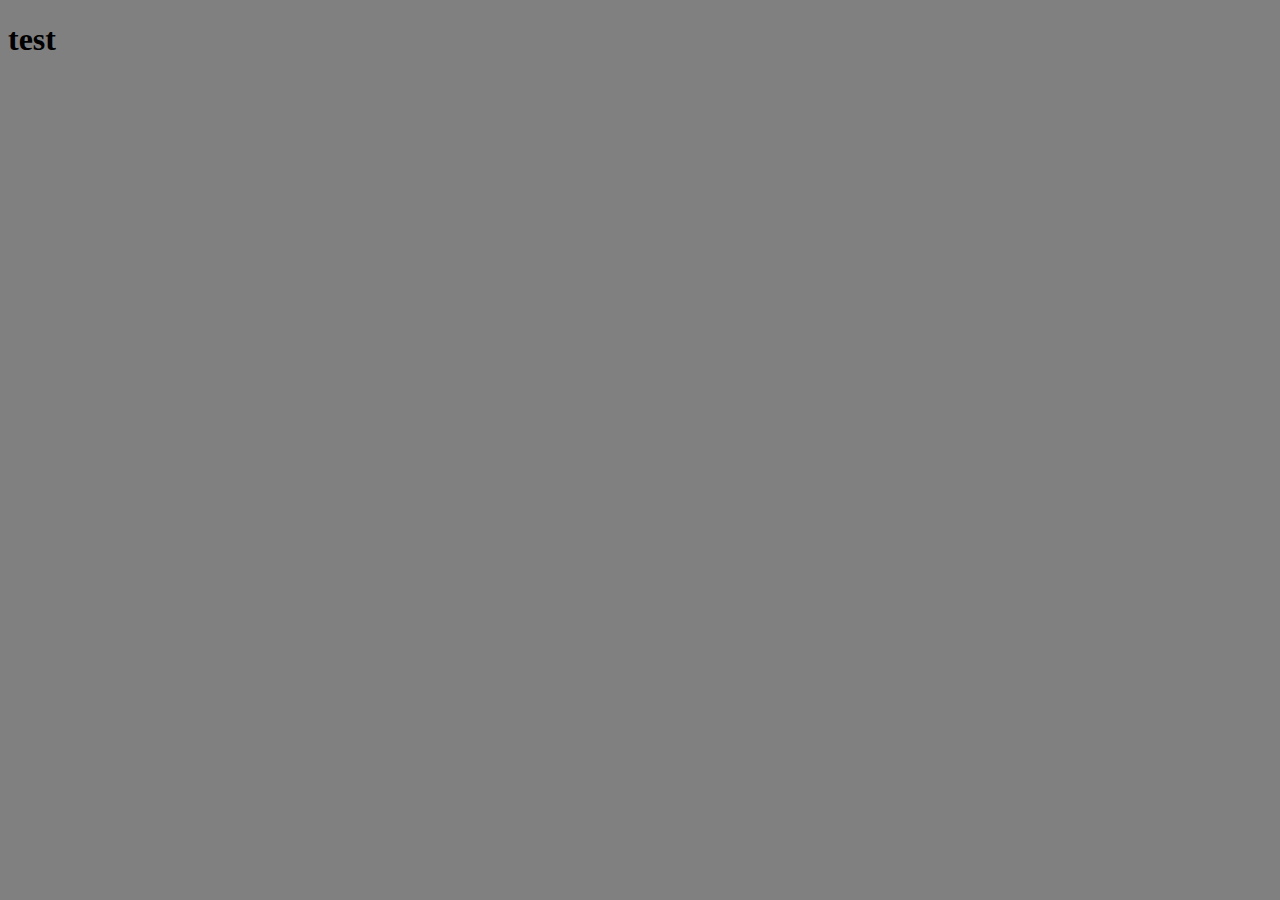
==== index.html @ faab4662 "setup files created" ====
<!DOCTYPE html>
<html lang="en">
<head>
    <meta charset="UTF-8">
    <meta name="viewport" content="width=device-width, initial-scale=1.0">
    <title>ROADMAP FOR REOPENING NASHVILLE</title>
    <link rel="stylesheet" href="main.css">
</head>
<body>
    <h1>test</h1>
    <script src="main.js"></script>
</body>
</html>
---- main.css ----
body {
    background-color: gray;
}
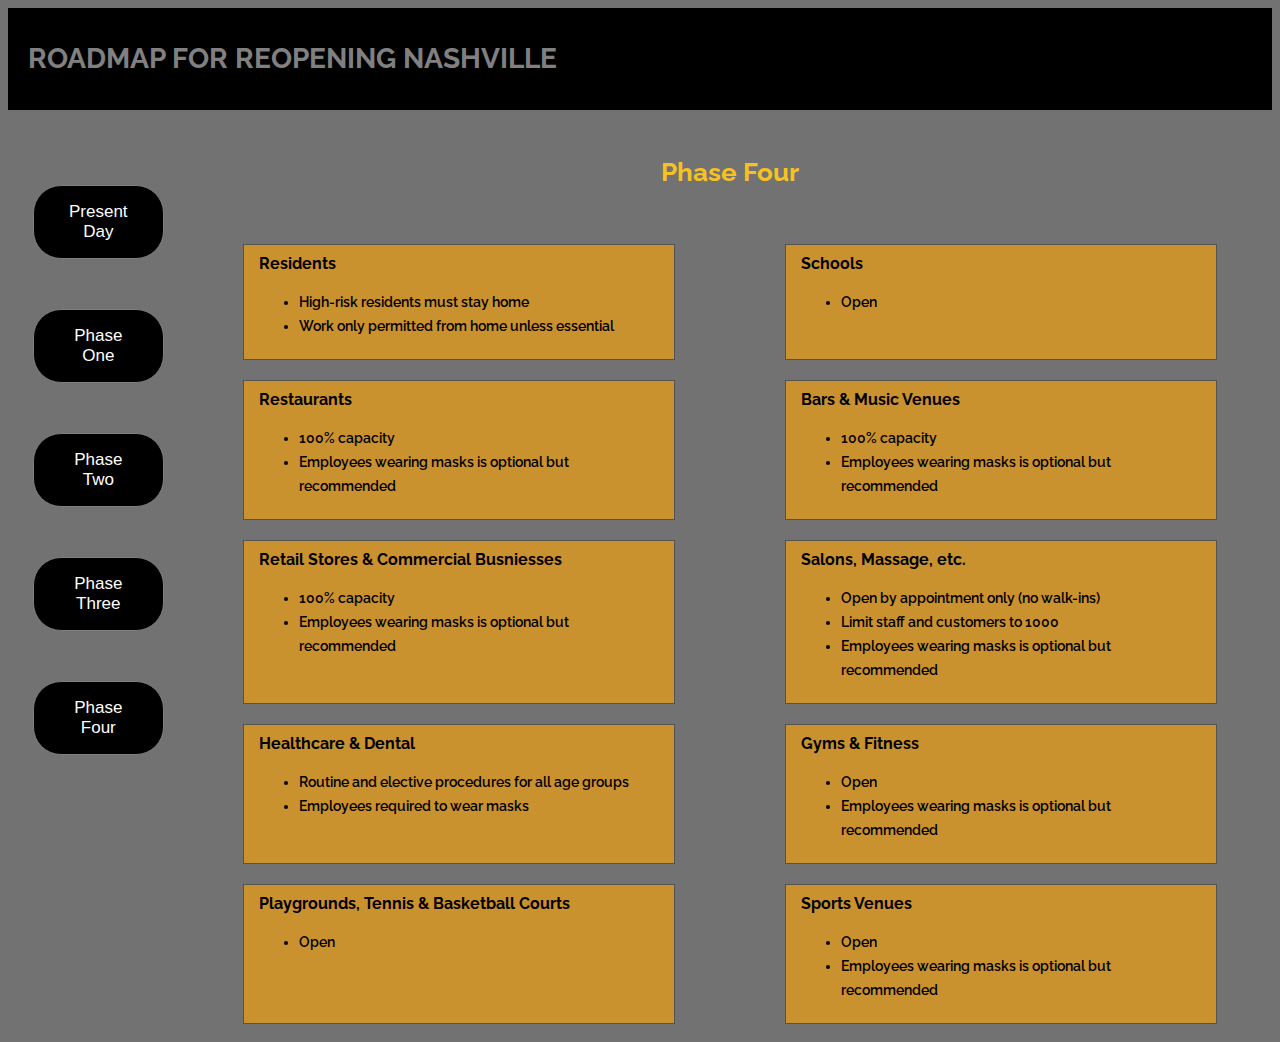
==== commit 3e0ca635: "tweaked display" ====
--- a/index.html
+++ b/index.html
@@ -4,10 +4,27 @@
     <meta charset="UTF-8">
     <meta name="viewport" content="width=device-width, initial-scale=1.0">
     <title>ROADMAP FOR REOPENING NASHVILLE</title>
+    <link href='http://fonts.googleapis.com/css?family=Raleway:400,500,600,700,800,300' rel='stylesheet' type='text/css'>
+    <link href='http://fonts.googleapis.com/css?family=Oswald:400,500,600,700,800,300' rel='stylesheet' type='text/css'>
     <link rel="stylesheet" href="main.css">
 </head>
 <body>
-    <h1>test</h1>
+    <div id="pageTitle">
+        <h1>ROADMAP FOR REOPENING NASHVILLE</h1>
+    </div>
+    <div id="big-container">
+        <div id="navbar">
+            <button id="0">Present Day</button>
+            <button id="1">Phase One</button>
+            <button id="2">Phase Two</button>
+            <button id="3">Phase Three</button>
+            <button id="4">Phase Four</button>
+        </div>
+        <div id="contentArea">   
+            <div id="titleArea"></div>
+            <div id="gridArea"></div>
+        </div>
+    </div>
     <script src="main.js"></script>
 </body>
 </html>--- a/main.css
+++ b/main.css
@@ -1,3 +1,90 @@
 body {
-    background-color: gray;
+    background-color: rgb(114, 114, 114);
+    font-family: 'Raleway', sans-serif;
+    font-size: 14px;
+    line-height: 24px;
+}
+
+#big-container {
+    display: flex;
+    flex-direction: row;
+}
+
+#navbar {
+    display: flex;
+    flex-direction: column;
+    width: 200px;
+}
+
+button:focus {
+    outline:0;
+}
+
+#navbar button {
+    background-color: black;
+	border-radius:28px;
+	border:1px solid grey;
+	/* display:inline-block; */
+	cursor:pointer;
+	color:#ffffff;
+	font-family:Arial;
+	font-size:17px;
+    padding:16px 31px;
+    margin: 25px;
+	text-decoration:none;
+	text-shadow:0px 1px 0px black;
+}
+
+#navbar button:hover {
+	background-color: darkred;
+}
+
+#navbar button:active {
+	position:relative;
+	top:1px;
+}
+
+#pageTitle {
+    background-color: black;
+    color: grey;
+
+    margin: 0px 0px 50px 0px;
+    padding: 20px;
+}
+
+.phase-title {
+    /* border: 2px solid blue; */
+    color: #f7c221;
+    font-weight: 700;
+    font-size: 26px;
+    margin: 10px;
+    text-align: center;
+}
+
+.card {
+    background-color: rgba(217, 151, 35, 0.85);
+    border: 1px solid rgb(83, 83, 83);
+    /* border: 2px solid red; */
+    font-size: 14px;
+    padding: 7px 15px;
+    margin: 10px;
+    width: 400px;
+}
+
+.phase-cat {
+    font-size: 16px;
+    font-weight: 700;
+}
+
+.phase-content {
+    display: flex;
+    font-weight: 600;
+    flex-wrap: wrap;
+    justify-content: space-around;
+    max-width: 1200px;
+    /* border: 2px solid green; */
+}
+
+.phase-title {
+    margin: 0px 0px 50px 0px;
 }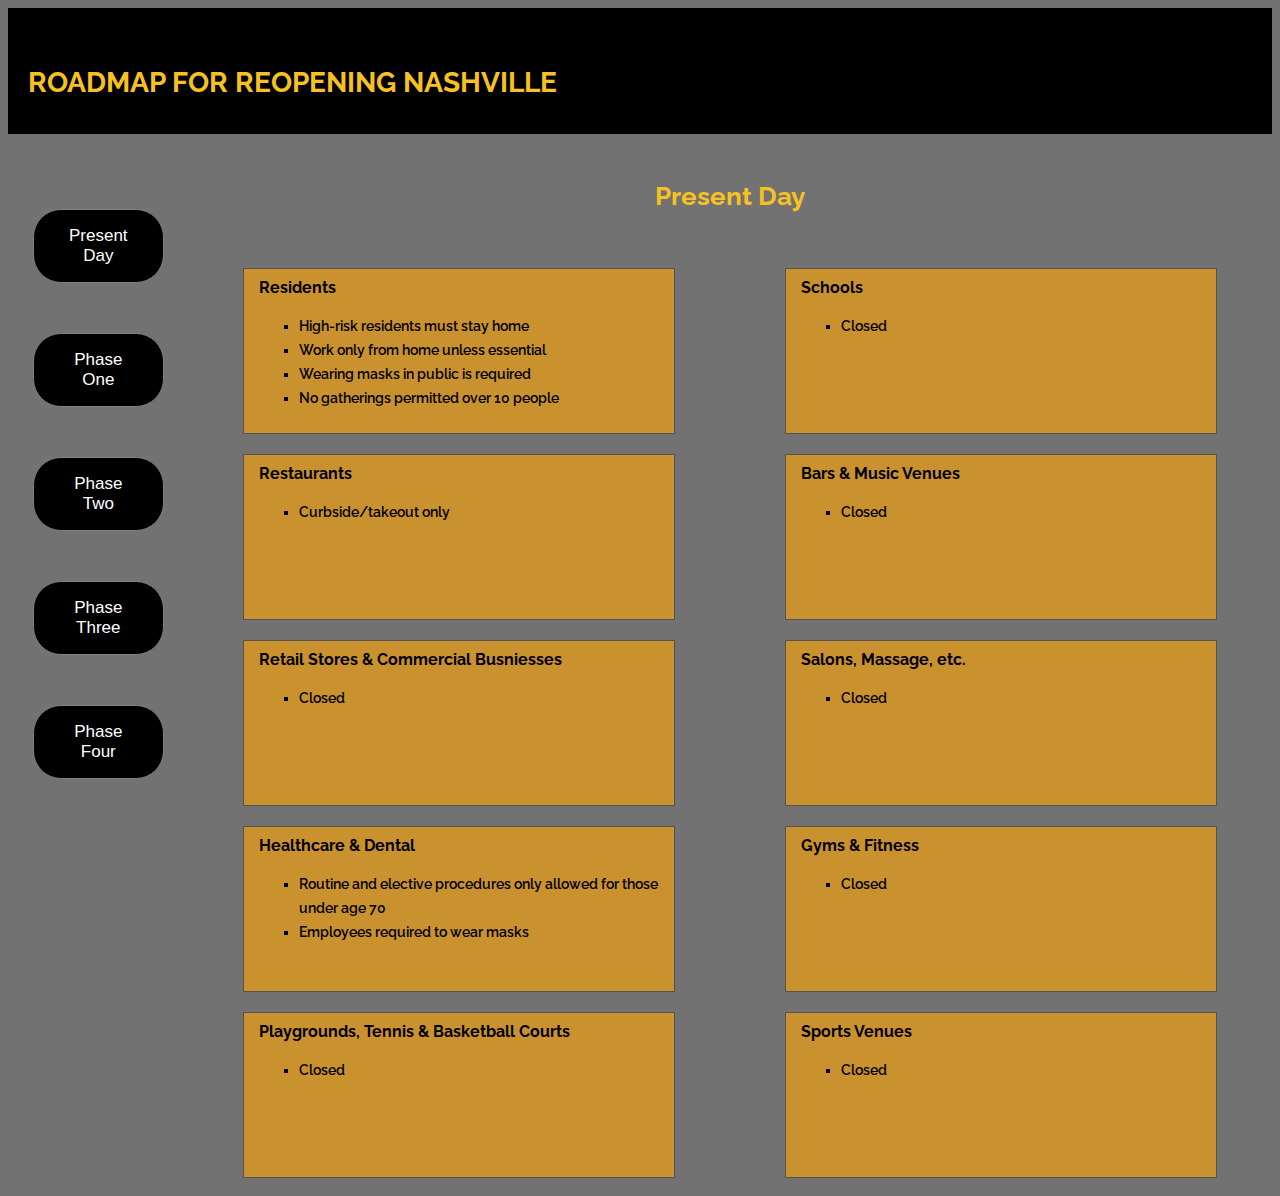
==== commit ba58a356: "Merge pull request #6 from petestewart72/ps-finetune" ====
--- a/index.html
+++ b/index.html
@@ -5,20 +5,20 @@
     <meta name="viewport" content="width=device-width, initial-scale=1.0">
     <title>ROADMAP FOR REOPENING NASHVILLE</title>
     <link href='http://fonts.googleapis.com/css?family=Raleway:400,500,600,700,800,300' rel='stylesheet' type='text/css'>
-    <link href='http://fonts.googleapis.com/css?family=Oswald:400,500,600,700,800,300' rel='stylesheet' type='text/css'>
     <link rel="stylesheet" href="main.css">
 </head>
 <body>
     <div id="pageTitle">
+        <img src="https://www.nashville.gov/Portals/0/skins/nashville/img/home/logo-home.png" alt="">
         <h1>ROADMAP FOR REOPENING NASHVILLE</h1>
     </div>
     <div id="big-container">
         <div id="navbar">
-            <button id="0">Present Day</button>
-            <button id="1">Phase One</button>
-            <button id="2">Phase Two</button>
-            <button id="3">Phase Three</button>
-            <button id="4">Phase Four</button>
+            <button id="button0">Present<br>Day</button>
+            <button id="button1">Phase<br>One</button>
+            <button id="button2">Phase<br>Two</button>
+            <button id="button3">Phase<br>Three</button>
+            <button id="button4">Phase<br>Four</button>
         </div>
         <div id="contentArea">   
             <div id="titleArea"></div>
--- a/main.css
+++ b/main.css
@@ -8,6 +8,7 @@
 #big-container {
     display: flex;
     flex-direction: row;
+    min-width: 626px;
 }
 
 #navbar {
@@ -15,6 +16,8 @@
     flex-direction: column;
     width: 200px;
 }
+
+
 
 button:focus {
     outline:0;
@@ -46,8 +49,7 @@
 
 #pageTitle {
     background-color: black;
-    color: grey;
-
+    color: #f7c221;
     margin: 0px 0px 50px 0px;
     padding: 20px;
 }
@@ -69,6 +71,7 @@
     padding: 7px 15px;
     margin: 10px;
     width: 400px;
+    min-height: 150px;
 }
 
 .phase-cat {
@@ -87,4 +90,8 @@
 
 .phase-title {
     margin: 0px 0px 50px 0px;
+}
+
+.rules li {
+    list-style-type: square;
 }